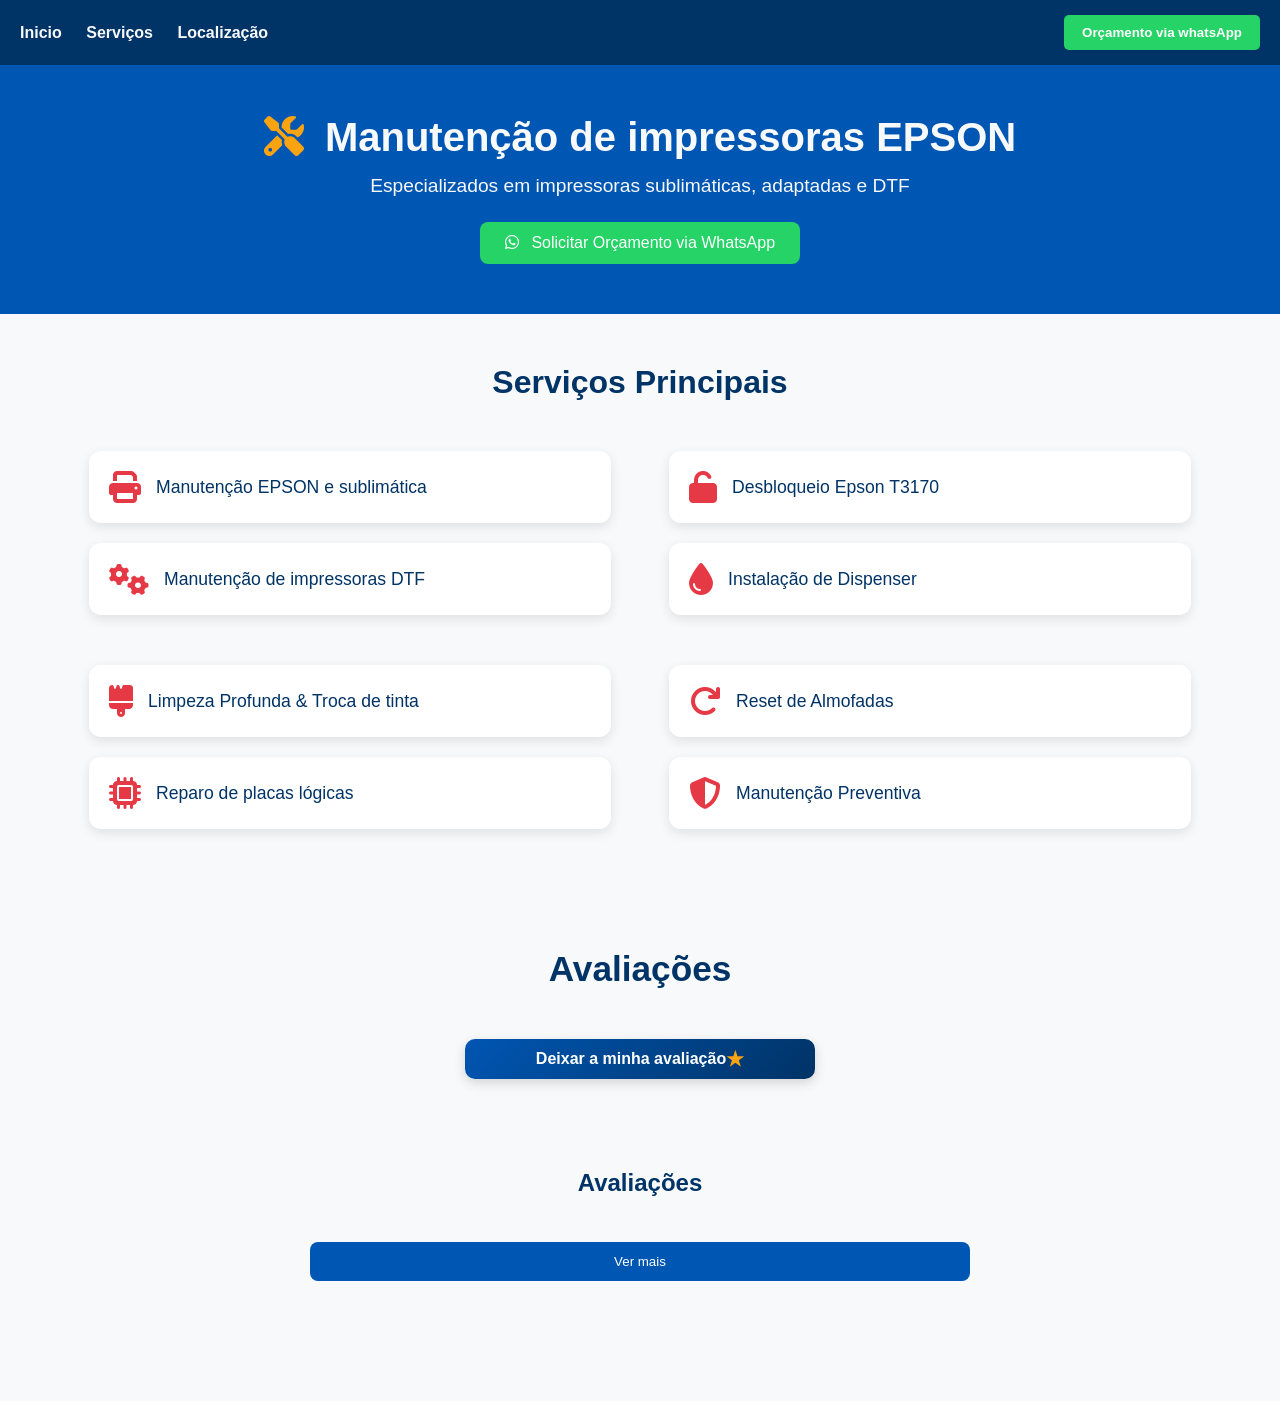
==== frontend/index.html @ 5edeac3f "Add files via upload" ====
<!DOCTYPE html>
<html lang="pt-br">

<head>
    <meta charset="UTF-8">
    <meta name="viewport" content="width=device-width, initial-scale=1.0">
    <title>Manutenção de impressoras EPSON</title>
    <link rel="stylesheet" href="https://cdnjs.cloudflare.com/ajax/libs/font-awesome/6.5.0/css/all.min.css">
    <link rel="stylesheet" href="style.css">
</head>

<body>
    <header>
        <nav>
            <a href="">Inicio</a>
            <a href="">Serviços</a>
            <a href="">Localização</a>
        </nav>
        <button>Orçamento via whatsApp</button>

    </header>
    <main>
        <h1>
            <i class="fas fa-tools"></i> Manutenção de impressoras EPSON
        </h1>
        <p>Especializados em impressoras sublimáticas, adaptadas e DTF</p>
        <button>
            <i class="fab fa-whatsapp"></i> Solicitar Orçamento via WhatsApp
        </button>
    </main>

    <section>
        <div class="servicos">
            <h2>Serviços Principais</h2>
            <div class="coluna1">
                <div>
                    <i class="fas fa-print"></i>
                    <p>Manutenção EPSON e sublimática</p>
                </div>
                <div>
                    <i class="fas fa-unlock"></i>
                    <p>Desbloqueio Epson T3170</p>
                </div>
                <div>
                    <i class="fas fa-cogs"></i>
                    <p>Manutenção de impressoras DTF</p>
                </div>
                <div>
                    <i class="fas fa-tint"></i>
                    <p>Instalação de Dispenser</p>
                </div>
            </div>
            <div class="coluna2">
                <div>
                    <i class="fas fa-brush"></i>
                    <p>Limpeza Profunda & Troca de tinta</p>
                </div>
                <div>
                    <i class="fas fa-redo"></i>
                    <p>Reset de Almofadas</p>
                </div>
                <div>
                    <i class="fas fa-microchip"></i>
                    <p>Reparo de placas lógicas</p>
                </div>
                <div>
                    <i class="fas fa-shield-alt"></i>
                    <p>Manutenção Preventiva</p>
                </div>
            </div>
        </div>
    </section>
    <section class="depoimentos" style="gap: 30px;">
        <div class="text">
            <h2>Avaliações</h2>
        </div>
        <div class="btn">
            <button id="btnavaliacao">Deixar a minha avaliação <strong
                    style="color: #fca311; font-size: 15pt;">★</strong>
            </button>
        </div>
        <form id="formdepoimento" style="display: none;" action="https://apisistemadeavaliacao.onrender.com/avaliacoes"
            method="post">

            <input type="text" placeholder="Nome" name="nome" id="nome" required>

            <textarea name="comentario" id="comentario" placeholder="Digite seu comentário" required></textarea>

            <!-- Nota -->
            <label>Nota:</label>
            <select name="nota" required>
                <option value="">Escolha</option>
                <option value="5">★★★★★</option>
                <option value="4">★★★★</option>
                <option value="3">★★★</option>
                <option value="2">★★</option>
                <option value="1">★</option>
            </select>

            <button type="submit">Enviar Avaliação</button>

        </form>
        <div class="avaliacoes-container">
            <h2>Avaliações</h2>

            <div id="lista-avaliacoes" class="avaliacoes-lista" style="display: flex; flex-direction: column;"></div>

            <button id="verMaisBtn">Ver mais</button>
        </div>
    </section>
    <script src="script.js"></script>
</body>

</html>
---- frontend/style.css ----
/* Reset básico */
* {
    margin: 0;
    padding: 0;
    box-sizing: border-box;
    font-family: 'Arial', sans-serif;
}

body {
    background-color: #f8f9fa;
    color: #003366;
}

/* Header e Navbar */
header {
    background-color: #003366;
    padding: 15px 20px;
    display: flex;
    justify-content: space-between;
    align-items: center;
}

header nav a {
    color: #f8f9fa;
    text-decoration: none;
    margin-right: 20px;
    font-weight: bold;
    transition: color 0.3s;
}

header nav a:hover {
    color: #fca311;
}

header button {
    background-color: #25d366;
    color: #fff;
    border: none;
    padding: 10px 18px;
    border-radius: 5px;
    cursor: pointer;
    font-weight: bold;
    transition: background 0.3s;
}

header button:hover {
    background-color: #128c4a;
}

/* Main */
main {
    text-align: center;
    padding: 50px 20px;
    background: #0056b3;
    color: #f8f9fa;
}

main h1 {
    font-size: 2.5rem;
    margin-bottom: 15px;
}

main h1 i {
    color: #fca311;
    margin-right: 10px;
}

main p {
    font-size: 1.2rem;
    margin-bottom: 25px;
}

main button {
    background-color: #25d366;
    color: #fff;
    border: none;
    padding: 12px 25px;
    font-size: 1rem;
    border-radius: 8px;
    cursor: pointer;
    transition: background 0.3s;
}

main button i {
    margin-right: 8px;
}

main button:hover {
    background-color: #128c4a;
}

/* Serviços */
.servicos {
    max-width: 1200px;
    margin: 50px auto;
    padding: 0 20px;
}

.servicos h2 {
    text-align: center;
    margin-bottom: 40px;
    font-size: 2rem;
    color: #003366;
}

.servicos .coluna1, .servicos .coluna2 {
    display: flex;
    flex-wrap: wrap;
    justify-content: space-around;
    margin-bottom: 30px;
}

.servicos .coluna1 div, .servicos .coluna2 div {
    background-color: #fff;
    width: 45%;
    margin: 10px 0;
    padding: 20px;
    border-radius: 12px;
    box-shadow: 0 4px 12px rgba(0,0,0,0.1);
    display: flex;
    align-items: center;
    transition: transform 0.3s, box-shadow 0.3s;
}

.servicos .coluna1 div:hover, .servicos .coluna2 div:hover {
    transform: translateY(-5px);
    box-shadow: 0 6px 18px rgba(0,0,0,0.15);
}

.servicos div i {
    font-size: 2rem;
    color: #e63946;
    margin-right: 15px;
}

.servicos div p {
    font-size: 1.1rem;
    color: #003366;
}

/* Responsividade */
@media (max-width: 768px) {
    .servicos .coluna1 div, .servicos .coluna2 div {
        width: 100%;
    }

    header {
        flex-direction: column;
        gap: 10px;
    }

    header nav {
        display: flex;
        gap: 10px;
    }
}
/* Seção geral */
.depoimentos {
    background-color: #f8f9fa;
    padding: 50px 20px;
    text-align: center;
}

/* Título */
.depoimentos h2 {
    color: #003366;
    margin-bottom: 30px;
}

/* Formulário */
form {
    max-width: 400px;
    margin: 0 auto 40px;
    display: flex;
    flex-direction: column;
    gap: 15px;
}

form input,
form textarea,
form select {
    padding: 12px;
    border: 1px solid #ccc;
    border-radius: 8px;
    outline: none;
    font-size: 1rem;
}

form textarea {
    resize: none;
    height: 100px;
}

/* Botão */
form button {
    background-color: #25d366;
    color: white;
    border: none;
    padding: 12px;
    border-radius: 8px;
    cursor: pointer;
    font-weight: bold;
    transition: 0.3s;
}

form button:hover {
    background-color: #128c4a;
}

/* Estrelas (visualização) */
.estrelas {
    color: #fca311;
    margin-top: 10px;
    font-size: 1.2rem;
}

.estrelas i {
    margin-right: 4px;
}

/* Lista de depoimentos */
.lista-depoimentos {
    display: flex;
    flex-wrap: wrap;
    justify-content: center;
    gap: 20px;
}

.depoimento {
    background: #fff;
    padding: 20px;
    border-radius: 12px;
    width: 280px;
    box-shadow: 0 4px 12px rgba(0,0,0,0.1);
    text-align: left;
}

.depoimento p {
    font-style: italic;
    margin-bottom: 10px;
    color: #003366;
}

.depoimento span {
    font-weight: bold;
    color: #e63946;
}

/* Hover efeito */
.depoimento:hover {
    transform: translateY(-5px);
    transition: 0.3s;
}

/* ⭐ Estrelas clicáveis (opcional avançado) */
.rating {
    display: flex;
    justify-content: center;
    gap: 5px;
    font-size: 1.5rem;
    cursor: pointer;
}

.rating i {
    color: #ccc;
    transition: 0.2s;
}

.rating i.active {
    color: #fca311;
}
.depoimentos .btn > button{
    width: 80%;
    height: 40px;
    border-radius: 15px;
    background-color: #0056b3;
    color: #fff;
    border: none;

}
/* Seção */
.depoimentos {
    background: #f8f9fa;
    padding: 60px 20px;
    display: flex;
    flex-direction: column;
    align-items: center;
}

/* Título */
.depoimentos .text h2 {
    font-size: 2.2rem;
    color: #003366;
    margin-bottom: 20px;
}
.depoimentos .btn{
    width: 350px;
}
/* Botão abrir formulário */
.depoimentos .btn button {
    background: linear-gradient(135deg, #0056b3, #003366);
    color: #fff;
    border: none;
    padding: 14px 25px;
    border-radius: 10px;
    font-size: 1rem;
    cursor: pointer;
    font-weight: bold;
    box-shadow: 0 4px 12px rgba(0,0,0,0.15);
    transition: 0.3s;
    width: 100%;
    display: flex;
    align-items: center;
    justify-content: center;
}

.depoimentos .btn button:hover {
    transform: translateY(-2px);
    box-shadow: 0 6px 18px rgba(0,0,0,0.2);
}

/* Formulário */
#formdepoimento {
    margin-top: 30px;
    background: #ffffff;
    padding: 25px;
    border-radius: 15px;
    width: 100%;
    max-width: 400px;
    box-shadow: 0 6px 20px rgba(0,0,0,0.1);
    display: flex;
    flex-direction: column;
    gap: 15px;
    animation: fadeIn 0.4s ease;
}

/* Inputs */
#formdepoimento input,
#formdepoimento textarea,
#formdepoimento select {
    padding: 12px;
    border: 1px solid #ddd;
    border-radius: 8px;
    font-size: 0.95rem;
    outline: none;
    transition: 0.2s;
}

/* Focus bonito */
#formdepoimento input:focus,
#formdepoimento textarea:focus,
#formdepoimento select:focus {
    border-color: #0056b3;
    box-shadow: 0 0 5px rgba(0,86,179,0.3);
}

/* Textarea */
#formdepoimento textarea {
    resize: none;
    height: 100px;
}

/* Label */
#formdepoimento label {
    font-weight: bold;
    color: #003366;
}

/* Select */
#formdepoimento select {
    cursor: pointer;
}

/* Botão enviar */
#formdepoimento button {
    background: #25d366;
    color: white;
    border: none;
    padding: 12px;
    border-radius: 8px;
    font-weight: bold;
    cursor: pointer;
    transition: 0.3s;
}

#formdepoimento button:hover {
    background: #128c4a;
    transform: scale(1.02);
}

/* Animação */
@keyframes fadeIn {
    from {
        opacity: 0;
        transform: translateY(15px);
    }
    to {
        opacity: 1;
        transform: translateY(0);
    }
}.avaliacoes-container {
    width: 100%;
    max-width: 700px;
    margin: 40px auto;
    padding: 20px;
    background: #f8f9fa;
    border-radius: 10px;
}

/* lista */
.avaliacoes-lista {
    display: flex;
    flex-direction: column; /* 👈 importante */
    gap: 15px;
    max-height: 300px;
    overflow-y: auto;
}

/* card */
.avaliacao {
    background: #fff;
    padding: 15px 20px;
    border-radius: 12px;
    border-left: 5px solid #0056b3;
    box-shadow: 0 4px 12px rgba(0,0,0,0.08);
}

/* topo */
.topo-avaliacao {
    display: flex;
    justify-content: space-between;
    margin-bottom: 8px;
}

.nome {
    font-weight: bold;
    color: #003366;
}

.estrelas {
    color: #fca311;
}

/* comentário */
.comentario {
    color: #444;
}

/* data */
.data {
    font-size: 12px;
    color: #777;
    text-align: right;
}

/* botão */
#verMaisBtn {
    margin-top: 15px;
    padding: 12px;
    width: 100%;
    background: #0056b3;
    color: white;
    border: none;
    border-radius: 8px;
    cursor: pointer;
}

#verMaisBtn:hover {
    background: #003366;
}
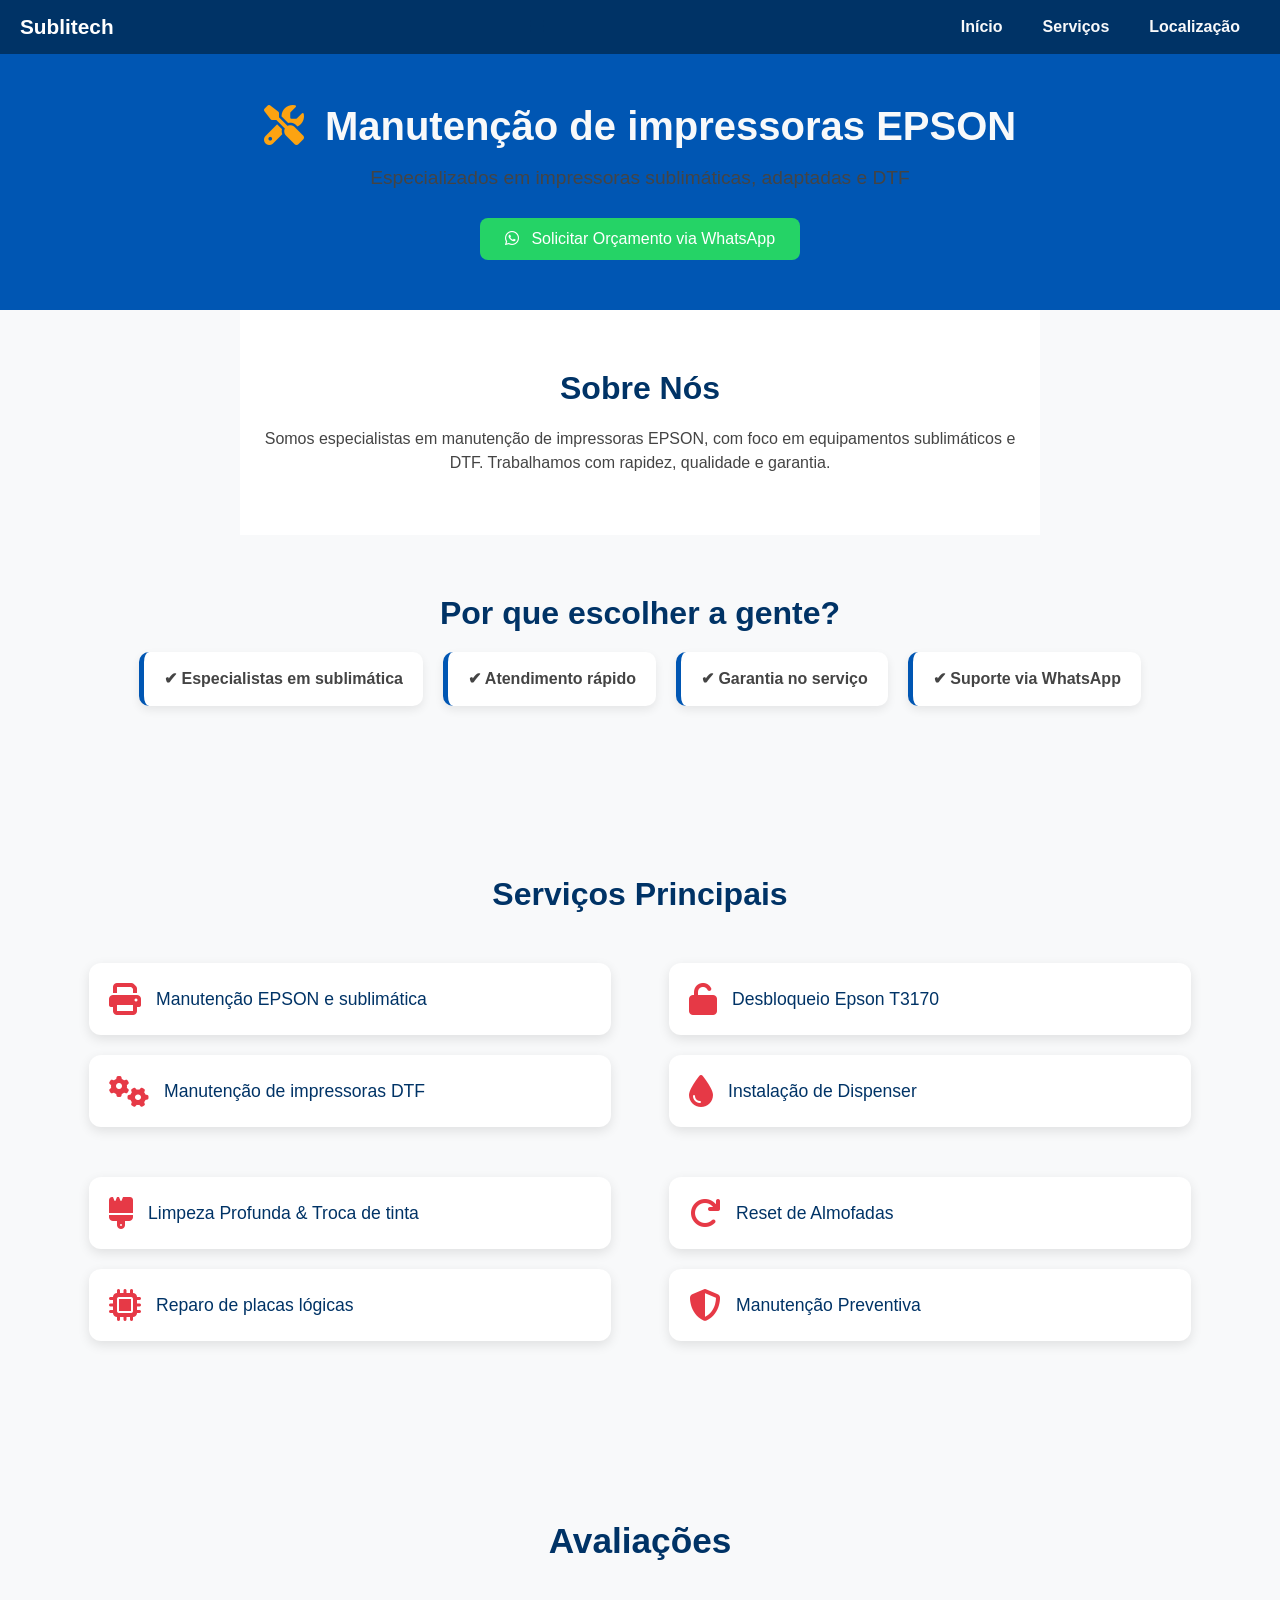
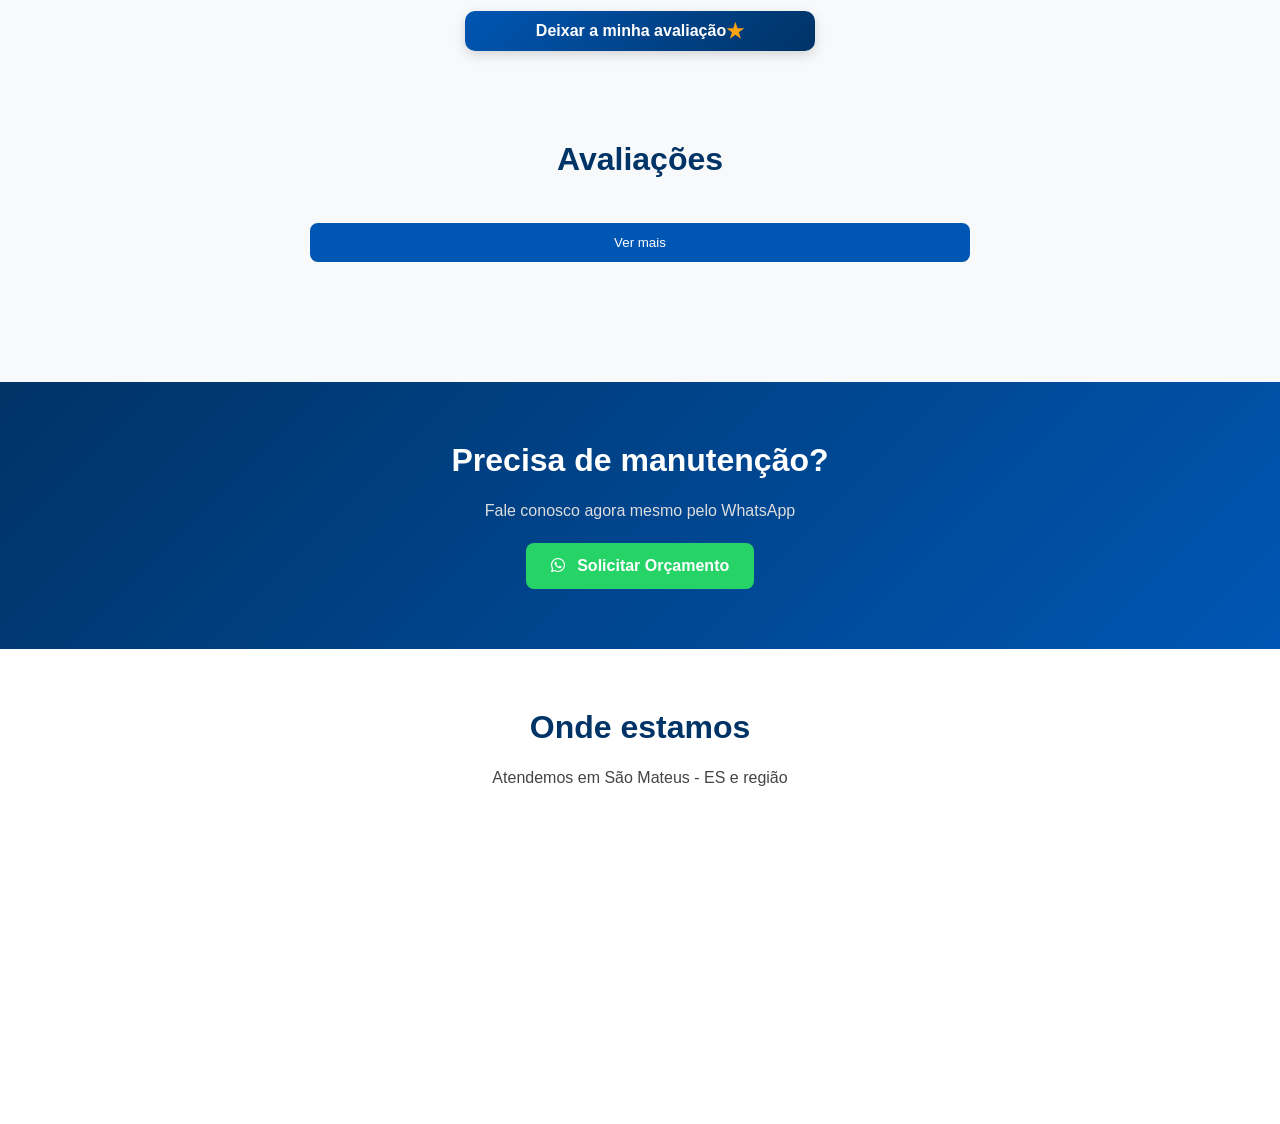
==== commit 7436547b: "Refactor index.html with new sections and layout Added new sections for 'Sobre Nós', 'Diferenciais'," ====
--- a/frontend/index.html
+++ b/frontend/index.html
@@ -11,14 +11,24 @@
 
 <body>
     <header>
-        <nav>
-            <a href="">Inicio</a>
-            <a href="">Serviços</a>
-            <a href="">Localização</a>
-        </nav>
-        <button>Orçamento via whatsApp</button>
+    <div class="logo">Sublitech</div>
 
-    </header>
+    <div class="menu-right">
+        <!-- botão whatsapp -->
+
+        <!-- botão menu -->
+        <div class="menu-toggle" id="menuToggle">
+            <i class="fas fa-bars"></i>
+        </div>
+    </div>
+
+    <!-- menu lateral -->
+    <nav id="menu">
+        <a href="#">Início</a>
+        <a href="#">Serviços</a>
+        <a href="#">Localização</a>
+    </nav>
+</header>
     <main>
         <h1>
             <i class="fas fa-tools"></i> Manutenção de impressoras EPSON
@@ -28,7 +38,23 @@
             <i class="fab fa-whatsapp"></i> Solicitar Orçamento via WhatsApp
         </button>
     </main>
+    <section class="sobre">
+    <h2>Sobre Nós</h2>
+    <p>
+        Somos especialistas em manutenção de impressoras EPSON, com foco em
+        equipamentos sublimáticos e DTF. Trabalhamos com rapidez, qualidade e garantia.
+    </p>
+</section>
+<section class="diferenciais">
+    <h2>Por que escolher a gente?</h2>
 
+    <div>
+        <p>✔ Especialistas em sublimática</p>
+        <p>✔ Atendimento rápido</p>
+        <p>✔ Garantia no serviço</p>
+        <p>✔ Suporte via WhatsApp</p>
+    </div>
+</section>
     <section>
         <div class="servicos">
             <h2>Serviços Principais</h2>
@@ -108,7 +134,25 @@
             <button id="verMaisBtn">Ver mais</button>
         </div>
     </section>
+    <section class="cta">
+    <h2>Precisa de manutenção?</h2>
+    <p>Fale conosco agora mesmo pelo WhatsApp</p>
+
+    <button>
+        <i class="fab fa-whatsapp"></i> Solicitar Orçamento
+    </button>
+</section>
+    <section class="localizacao">
+    <h2>Onde estamos</h2>
+    <p>Atendemos em São Mateus - ES e região</p>
+
+    <!-- opcional -->
+    <iframe 
+        src="https://www.google.com/maps/embed?..."
+        width="100%" height="250" style="border:0;">
+    </iframe>
+</section>
     <script src="script.js"></script>
 </body>
 
-</html>+</html>
--- a/frontend/style.css
+++ b/frontend/style.css
@@ -467,4 +467,163 @@
 
 #verMaisBtn:hover {
     background: #003366;
-}+}
+/* ===== PADRÃO ===== */
+section {
+    padding: 60px 20px;
+    text-align: center;
+}
+
+h2 {
+    color: #003366;
+    margin-bottom: 20px;
+    font-size: 2rem;
+}
+
+p {
+    color: #444;
+    line-height: 1.5;
+}
+
+/* ===== SOBRE ===== */
+.sobre {
+    background: #ffffff;
+    max-width: 800px;
+    margin: auto;
+}
+
+/* ===== DIFERENCIAIS ===== */
+.diferenciais {
+    background: #f8f9fa;
+}
+
+.diferenciais div {
+    display: flex;
+    flex-wrap: wrap;
+    justify-content: center;
+    gap: 20px;
+}
+
+.diferenciais div p {
+    background: #fff;
+    padding: 15px 20px;
+    border-radius: 10px;
+    border-left: 5px solid #0056b3;
+    box-shadow: 0 4px 10px rgba(0,0,0,0.08);
+    font-weight: bold;
+}
+
+/* ===== LOCALIZAÇÃO ===== */
+.localizacao {
+    background: #ffffff;
+}
+
+.localizacao iframe {
+    margin-top: 20px;
+    border-radius: 10px;
+}
+
+/* ===== CTA FINAL ===== */
+.cta {
+    background: linear-gradient(135deg, #003366, #0056b3);
+    color: #fff;
+}
+
+.cta h2 {
+    color: #fff;
+}
+
+.cta p {
+    color: #ddd;
+    margin-bottom: 20px;
+}
+
+.cta button {
+    background: #25d366;
+    border: none;
+    padding: 14px 25px;
+    color: #fff;
+    font-weight: bold;
+    border-radius: 8px;
+    cursor: pointer;
+    font-size: 1rem;
+    transition: 0.3s;
+}
+
+.cta button i {
+    margin-right: 8px;
+}
+
+.cta button:hover {
+    background: #128c4a;
+    transform: scale(1.05);
+}
+
+/* ===== FOOTER ===== */
+footer {
+    background: #003366;
+    color: #fff;
+    text-align: center;
+    padding: 20px;
+    font-size: 0.9rem;
+}
+
+footer p {
+    color: #ddd;
+}
+
+/* ===== RESPONSIVO ===== */
+@media (max-width: 768px) {
+    h2 {
+        font-size: 1.5rem;
+    }
+
+    .diferenciais div {
+        flex-direction: column;
+        align-items: center;
+    }
+
+    .diferenciais div p {
+        width: 90%;
+    }
+}
+header {
+    display: flex;
+    justify-content: space-between; /* 👈 isso faz o efeito */
+    align-items: center;
+    padding: 15px 20px;
+    background: #003366;
+}
+
+/* logo esquerda */
+.logo {
+    color: #fff;
+    font-weight: bold;
+    font-size: 1.3rem;
+}
+
+/* nav no meio/direita */
+nav {
+    display: flex;
+    gap: 20px;
+}
+
+nav a {
+    color: #fff;
+    text-decoration: none;
+    font-weight: bold;
+}
+
+nav a:hover {
+    color: #fca311;
+}
+
+/* botão direita */
+.btn-header {
+    background: #25d366;
+    color: #fff;
+    border: none;
+    padding: 10px 15px;
+    border-radius: 6px;
+    cursor: pointer;
+}
